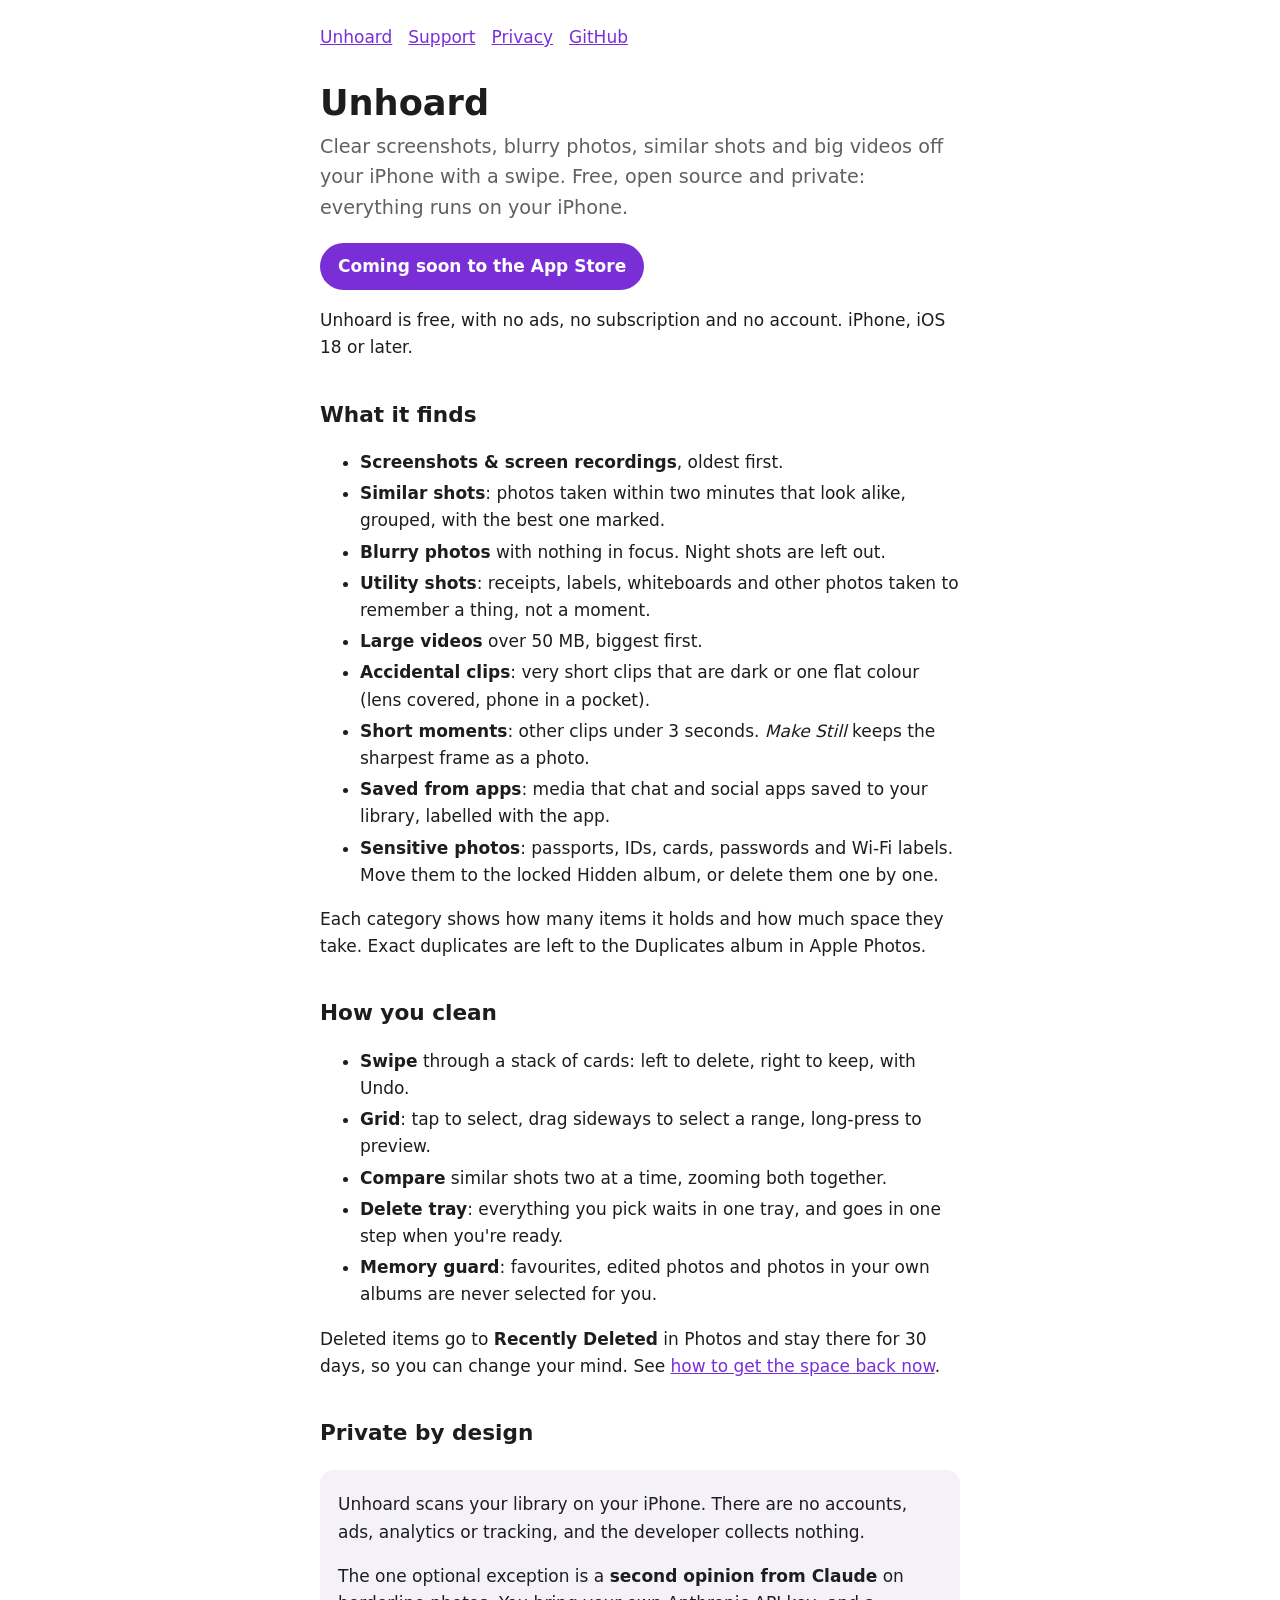
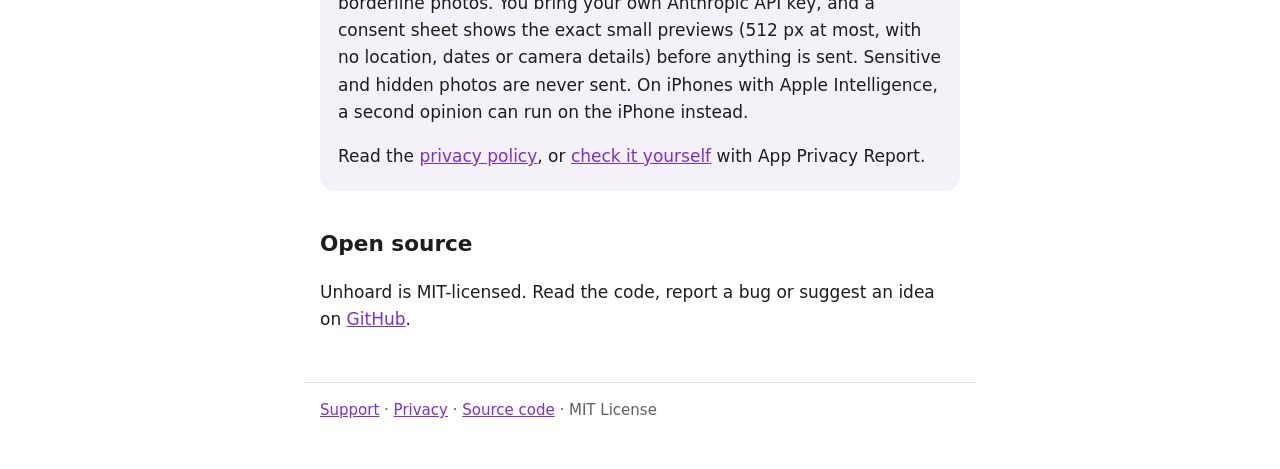
==== docs/index.html @ 7661fd33 "Rename to Unhoard; pre-launch fixes and features Rename: the app, targets, folders, bundle id (com.k" ====
<!doctype html>
<html lang="en">
<head>
<meta charset="utf-8">
<meta name="viewport" content="width=device-width, initial-scale=1">
<title>Unhoard – Swipe Photo Cleaner for iPhone</title>
<meta name="description" content="Unhoard finds screenshots, similar shots, blurry photos, large videos and accidental clips on your iPhone, and lets you clear them with a swipe. Free, open source, and everything runs on your iPhone.">
<link rel="stylesheet" href="style.css">
</head>
<body>
<header>
  <nav><a href="./">Unhoard</a><a href="support.html">Support</a><a href="privacy.html">Privacy</a><a href="https://github.com/kleash/unhoard">GitHub</a></nav>
</header>
<main>
  <h1>Unhoard</h1>
  <p class="lead">Clear screenshots, blurry photos, similar shots and big videos off your iPhone with a swipe. Free, open source and private: everything runs on your iPhone.</p>

  <!-- TODO: replace with the App Store link (https://apps.apple.com/app/id...) once the app is live. -->
  <p><span class="button">Coming soon to the App Store</span></p>
  <p>Unhoard is free, with no ads, no subscription and no account. iPhone, iOS 18 or later.</p>

  <h2>What it finds</h2>
  <ul>
    <li><strong>Screenshots &amp; screen recordings</strong>, oldest first.</li>
    <li><strong>Similar shots</strong>: photos taken within two minutes that look alike, grouped, with the best one marked.</li>
    <li><strong>Blurry photos</strong> with nothing in focus. Night shots are left out.</li>
    <li><strong>Utility shots</strong>: receipts, labels, whiteboards and other photos taken to remember a thing, not a moment.</li>
    <li><strong>Large videos</strong> over 50 MB, biggest first.</li>
    <li><strong>Accidental clips</strong>: very short clips that are dark or one flat colour (lens covered, phone in a pocket).</li>
    <li><strong>Short moments</strong>: other clips under 3 seconds. <em>Make Still</em> keeps the sharpest frame as a photo.</li>
    <li><strong>Saved from apps</strong>: media that chat and social apps saved to your library, labelled with the app.</li>
    <li><strong>Sensitive photos</strong>: passports, IDs, cards, passwords and Wi-Fi labels. Move them to the locked Hidden album, or delete them one by one.</li>
  </ul>
  <p>Each category shows how many items it holds and how much space they take. Exact duplicates are left to the Duplicates album in Apple Photos.</p>

  <h2>How you clean</h2>
  <ul>
    <li><strong>Swipe</strong> through a stack of cards: left to delete, right to keep, with Undo.</li>
    <li><strong>Grid</strong>: tap to select, drag sideways to select a range, long-press to preview.</li>
    <li><strong>Compare</strong> similar shots two at a time, zooming both together.</li>
    <li><strong>Delete tray</strong>: everything you pick waits in one tray, and goes in one step when you're ready.</li>
    <li><strong>Memory guard</strong>: favourites, edited photos and photos in your own albums are never selected for you.</li>
  </ul>
  <p>Deleted items go to <strong>Recently Deleted</strong> in Photos and stay there for 30 days, so you can change your mind. See <a href="support.html#storage">how to get the space back now</a>.</p>

  <h2>Private by design</h2>
  <div class="card">
    <p>Unhoard scans your library on your iPhone. There are no accounts, ads, analytics or tracking, and the developer collects nothing.</p>
    <p>The one optional exception is a <strong>second opinion from Claude</strong> on borderline photos. You bring your own Anthropic API key, and a consent sheet shows the exact small previews (512 px at most, with no location, dates or camera details) before anything is sent. Sensitive and hidden photos are never sent. On iPhones with Apple Intelligence, a second opinion can run on the iPhone instead.</p>
    <p>Read the <a href="privacy.html">privacy policy</a>, or <a href="support.html#verify">check it yourself</a> with App Privacy Report.</p>
  </div>

  <h2>Open source</h2>
  <p>Unhoard is MIT-licensed. Read the code, report a bug or suggest an idea on <a href="https://github.com/kleash/unhoard">GitHub</a>.</p>
</main>
<footer>
  <p><a href="support.html">Support</a> · <a href="privacy.html">Privacy</a> · <a href="https://github.com/kleash/unhoard">Source code</a> · MIT License</p>
</footer>
</body>
</html>
---- docs/style.css ----
:root {
  color-scheme: light dark;
  --bg: #ffffff;
  --fg: #1d1d1f;
  --muted: #5f5f66;
  --accent: #7a2fd6;
  --card: #f4f2f8;
  --line: #e2dfe8;
}
@media (prefers-color-scheme: dark) {
  :root {
    --bg: #0d0b12;
    --fg: #f2f0f5;
    --muted: #a8a4b0;
    --accent: #c99bff;
    --card: #1b1823;
    --line: #2e2a38;
  }
}
* { box-sizing: border-box; }
body {
  margin: 0;
  background: var(--bg);
  color: var(--fg);
  font: 17px/1.6 -apple-system, BlinkMacSystemFont, "Segoe UI", system-ui, sans-serif;
  -webkit-text-size-adjust: 100%;
}
header, main, footer { max-width: 42rem; margin: 0 auto; padding: 0 16px; }
header { padding-top: 24px; }
nav a { margin-right: 16px; }
main { padding-bottom: 32px; }
footer { padding-bottom: 32px; border-top: 1px solid var(--line); color: var(--muted); font-size: 15px; }
h1 { font-size: 2.2rem; line-height: 1.15; margin: 32px 0 8px; }
h2 { font-size: 1.35rem; margin: 36px 0 8px; }
h3 { font-size: 1.05rem; margin: 24px 0 4px; }
a { color: var(--accent); }
.lead { font-size: 1.2rem; color: var(--muted); margin-top: 0; }
.card { background: var(--card); border-radius: 14px; padding: 4px 18px; margin: 20px 0; }
.button {
  display: inline-block; padding: 10px 18px; border-radius: 999px;
  background: var(--accent); color: var(--bg); text-decoration: none; font-weight: 600;
}
code, kbd { font: 0.9em ui-monospace, SFMono-Regular, Menlo, monospace; }
li { margin: 4px 0; }
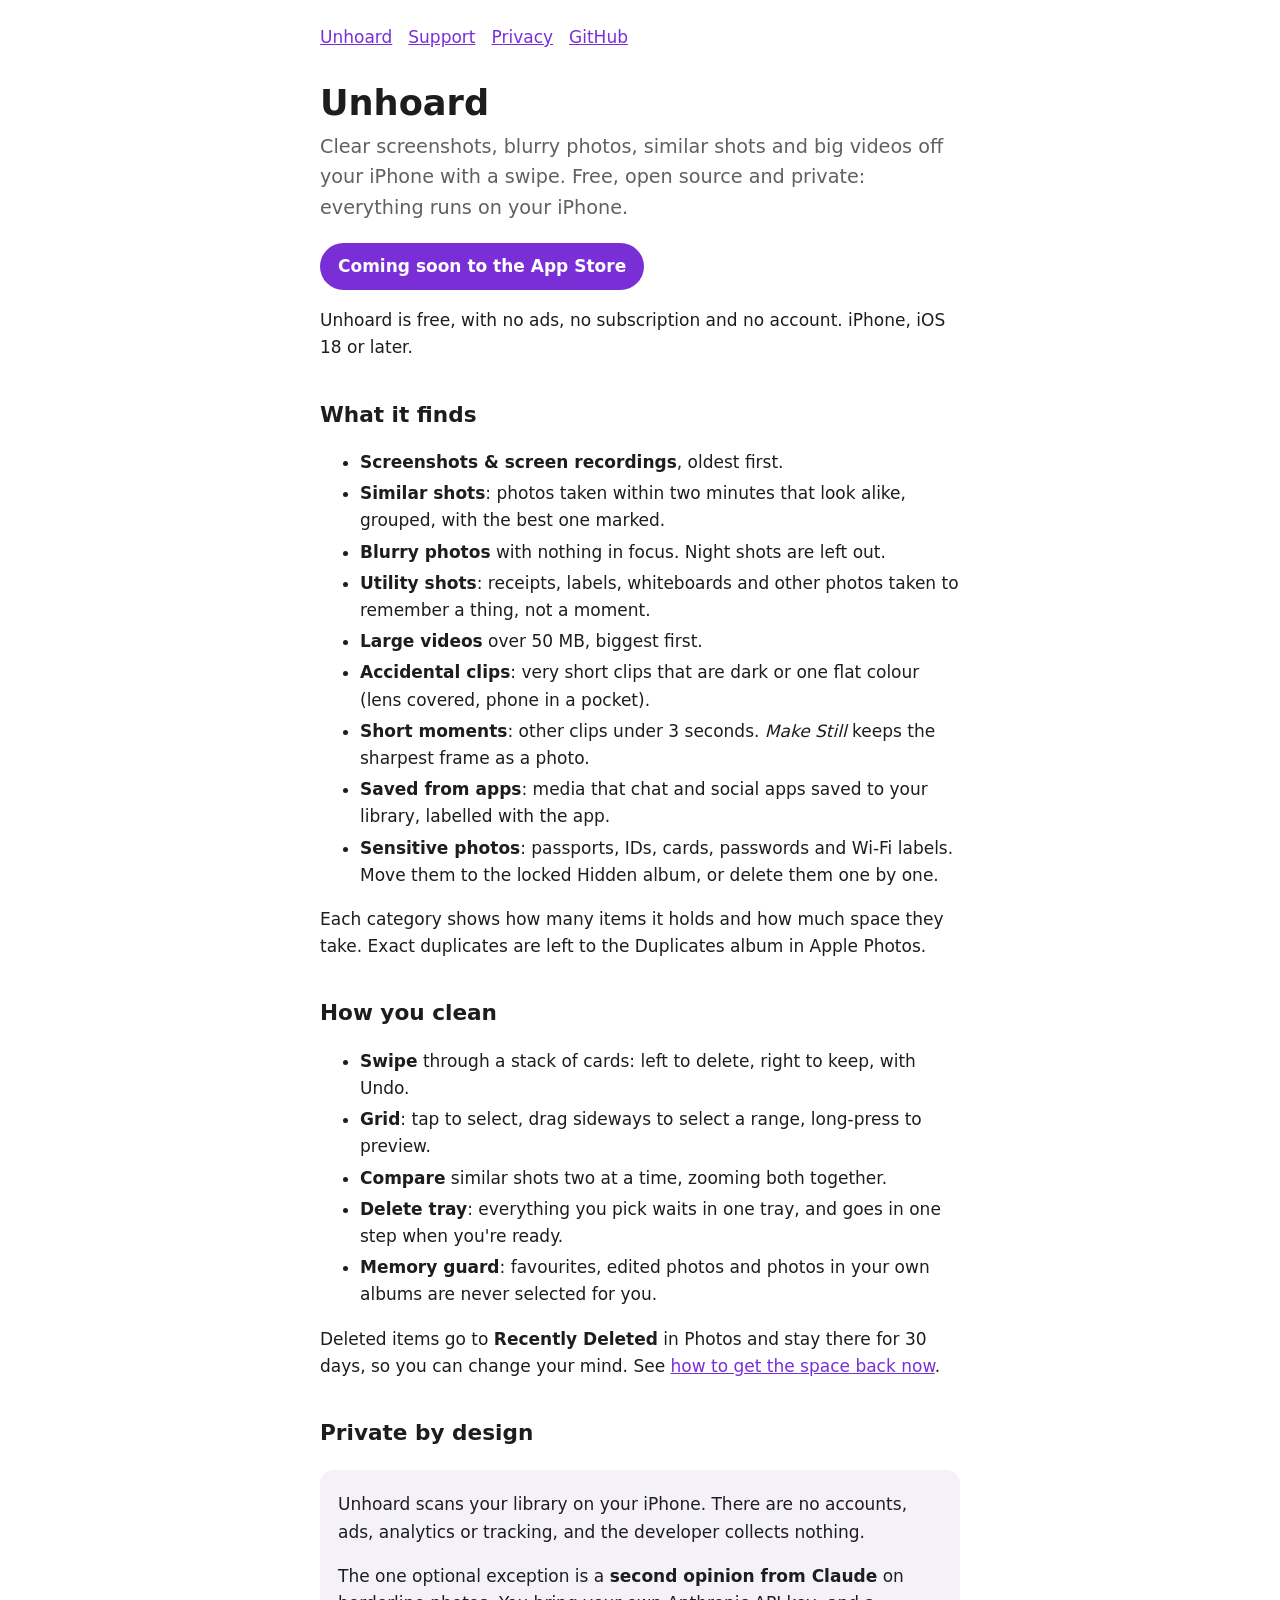
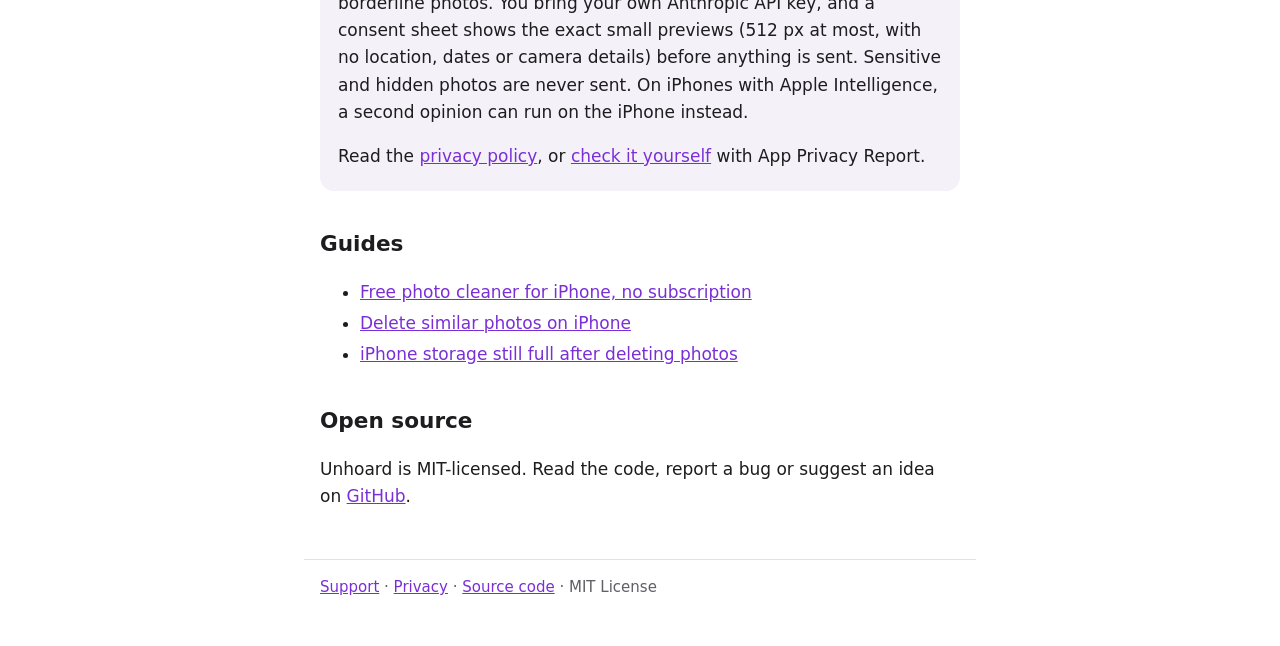
==== commit 9562d510: "Screenshot count share line; screenshot-first store listing; two how-to pages; launch post drafts - " ====
--- a/docs/index.html
+++ b/docs/index.html
@@ -3,7 +3,7 @@
 <head>
 <meta charset="utf-8">
 <meta name="viewport" content="width=device-width, initial-scale=1">
-<title>Unhoard – Swipe Photo Cleaner for iPhone</title>
+<title>Unhoard – Screenshot Cleaner for iPhone</title>
 <meta name="description" content="Unhoard finds screenshots, similar shots, blurry photos, large videos and accidental clips on your iPhone, and lets you clear them with a swipe. Free, open source, and everything runs on your iPhone.">
 <link rel="stylesheet" href="style.css">
 </head>
@@ -50,6 +50,13 @@
     <p>Read the <a href="privacy.html">privacy policy</a>, or <a href="support.html#verify">check it yourself</a> with App Privacy Report.</p>
   </div>
 
+  <h2>Guides</h2>
+  <ul>
+    <li><a href="free-photo-cleaner.html">Free photo cleaner for iPhone, no subscription</a></li>
+    <li><a href="delete-similar-photos.html">Delete similar photos on iPhone</a></li>
+    <li><a href="support.html#storage">iPhone storage still full after deleting photos</a></li>
+  </ul>
+
   <h2>Open source</h2>
   <p>Unhoard is MIT-licensed. Read the code, report a bug or suggest an idea on <a href="https://github.com/kleash/unhoard">GitHub</a>.</p>
 </main>
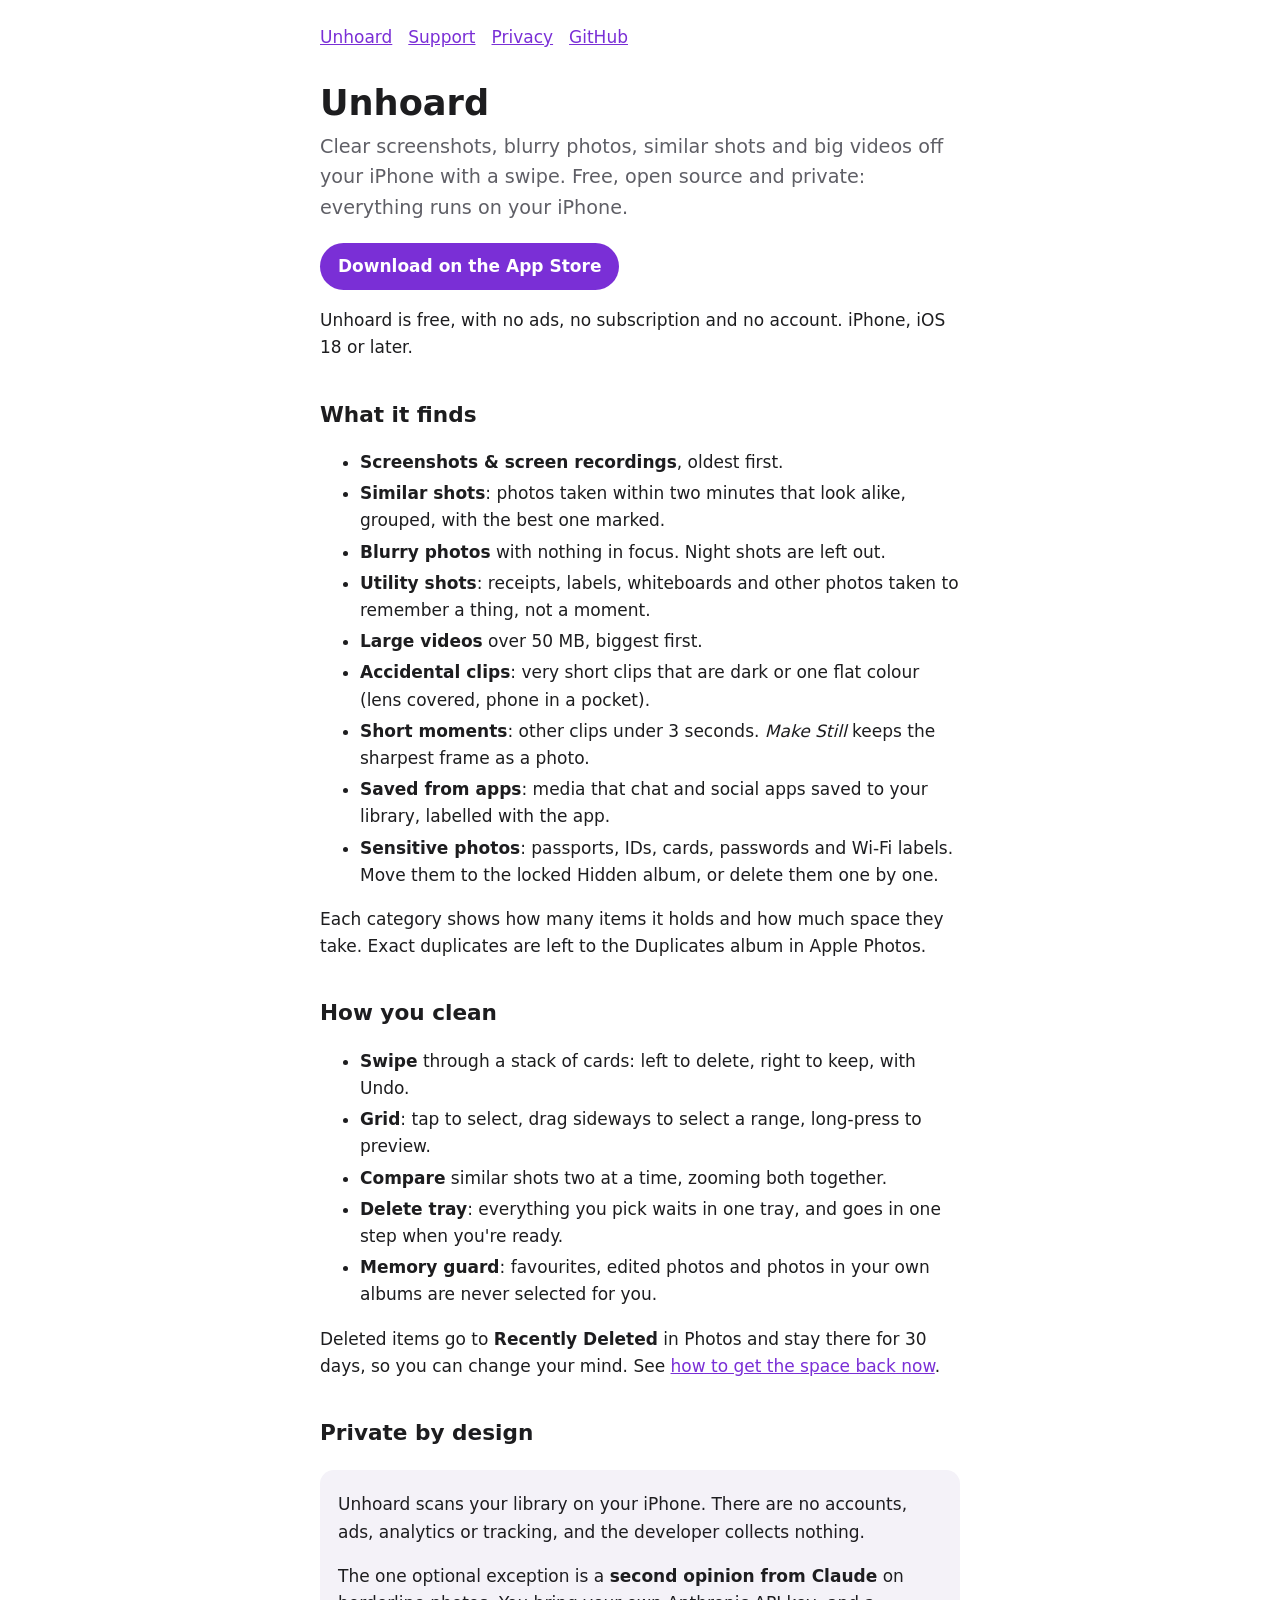
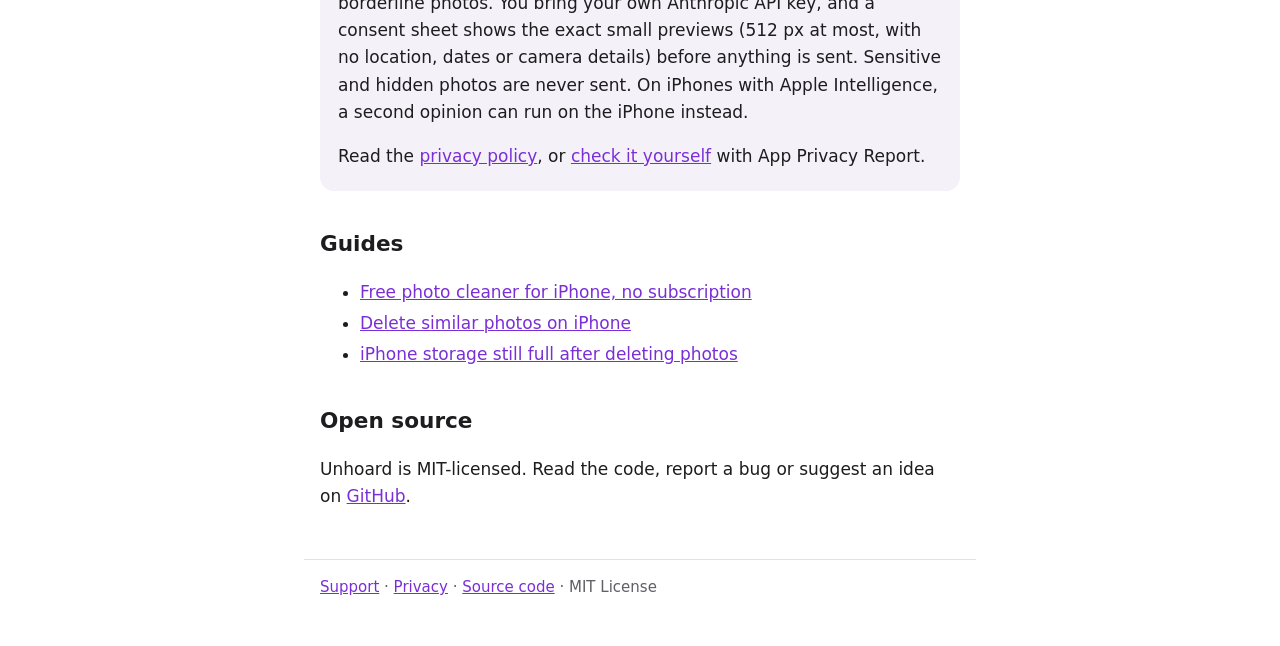
==== commit b5916fc2: "Link the live App Store page from README, site and outreach drafts" ====
--- a/docs/index.html
+++ b/docs/index.html
@@ -15,8 +15,7 @@
   <h1>Unhoard</h1>
   <p class="lead">Clear screenshots, blurry photos, similar shots and big videos off your iPhone with a swipe. Free, open source and private: everything runs on your iPhone.</p>
 
-  <!-- TODO: replace with the App Store link (https://apps.apple.com/app/id...) once the app is live. -->
-  <p><span class="button">Coming soon to the App Store</span></p>
+  <p><a class="button" href="https://apps.apple.com/app/id6833769781">Download on the App Store</a></p>
   <p>Unhoard is free, with no ads, no subscription and no account. iPhone, iOS 18 or later.</p>
 
   <h2>What it finds</h2>
